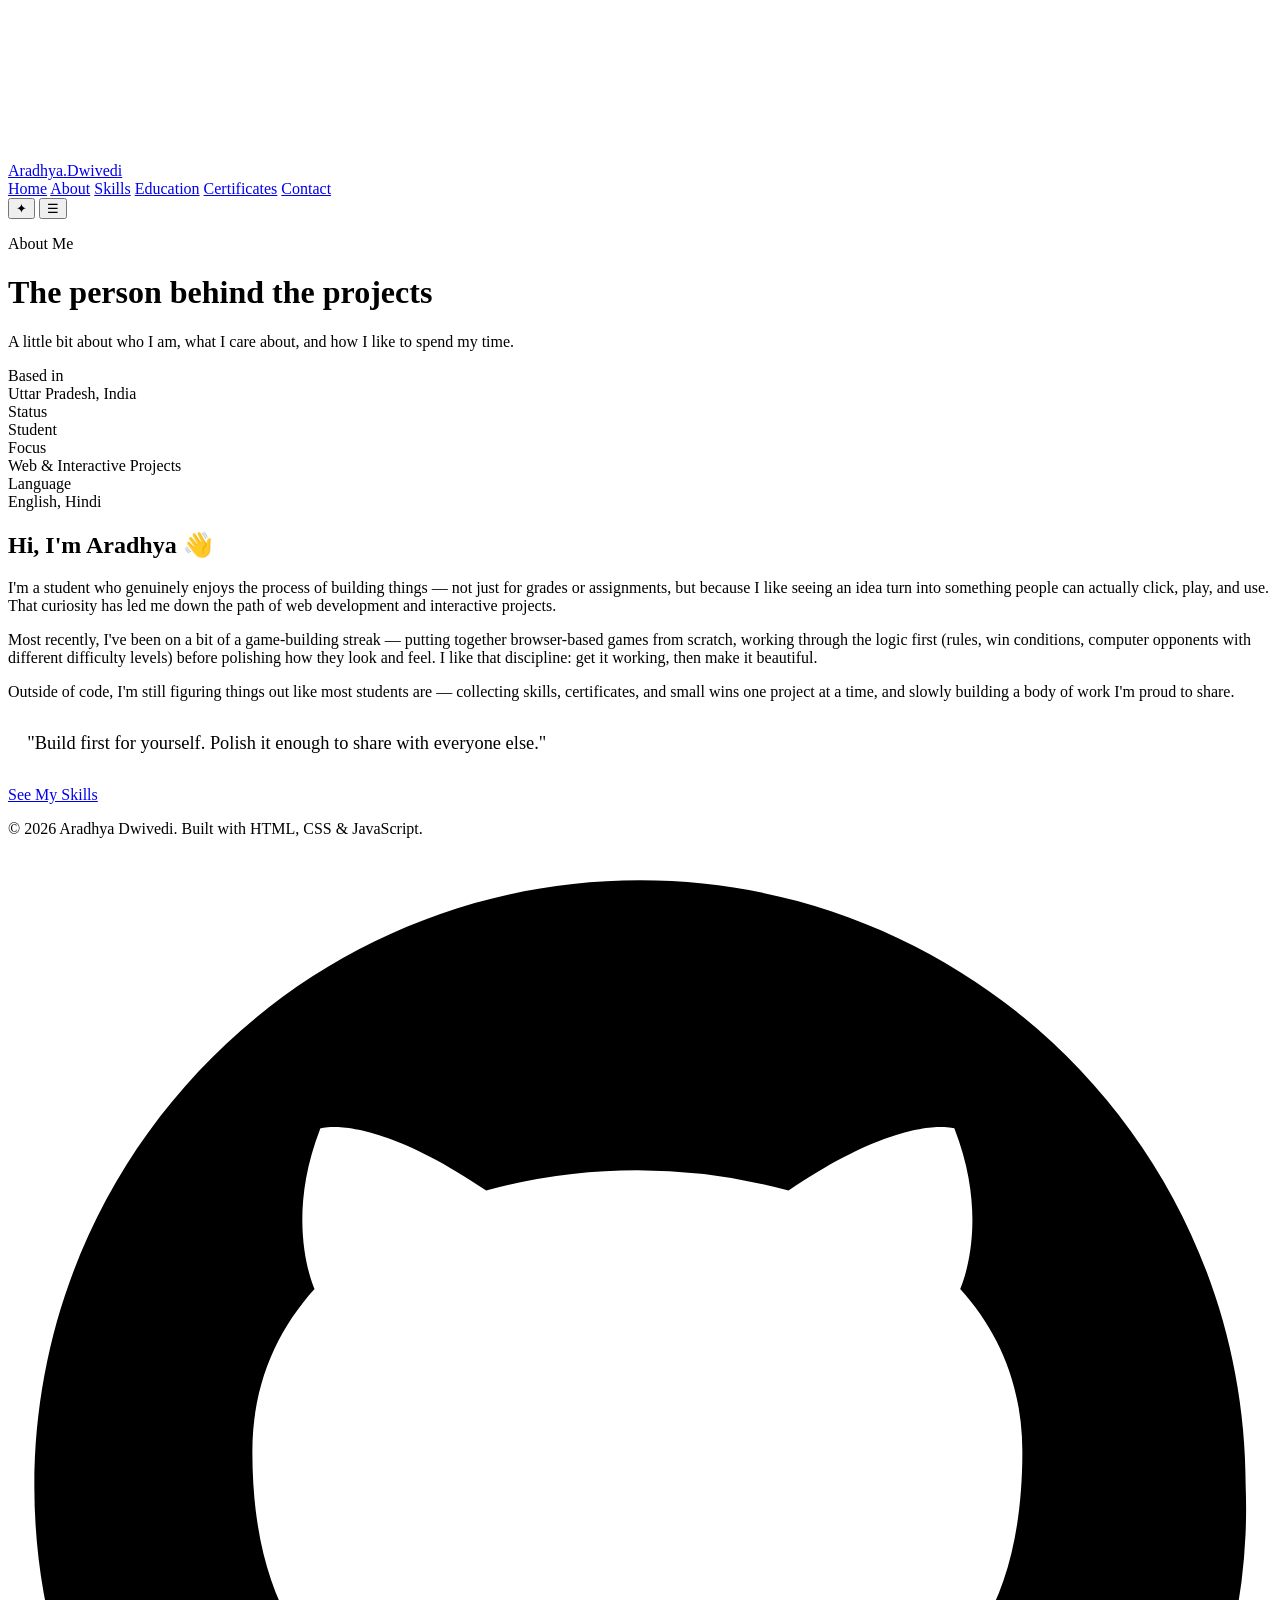
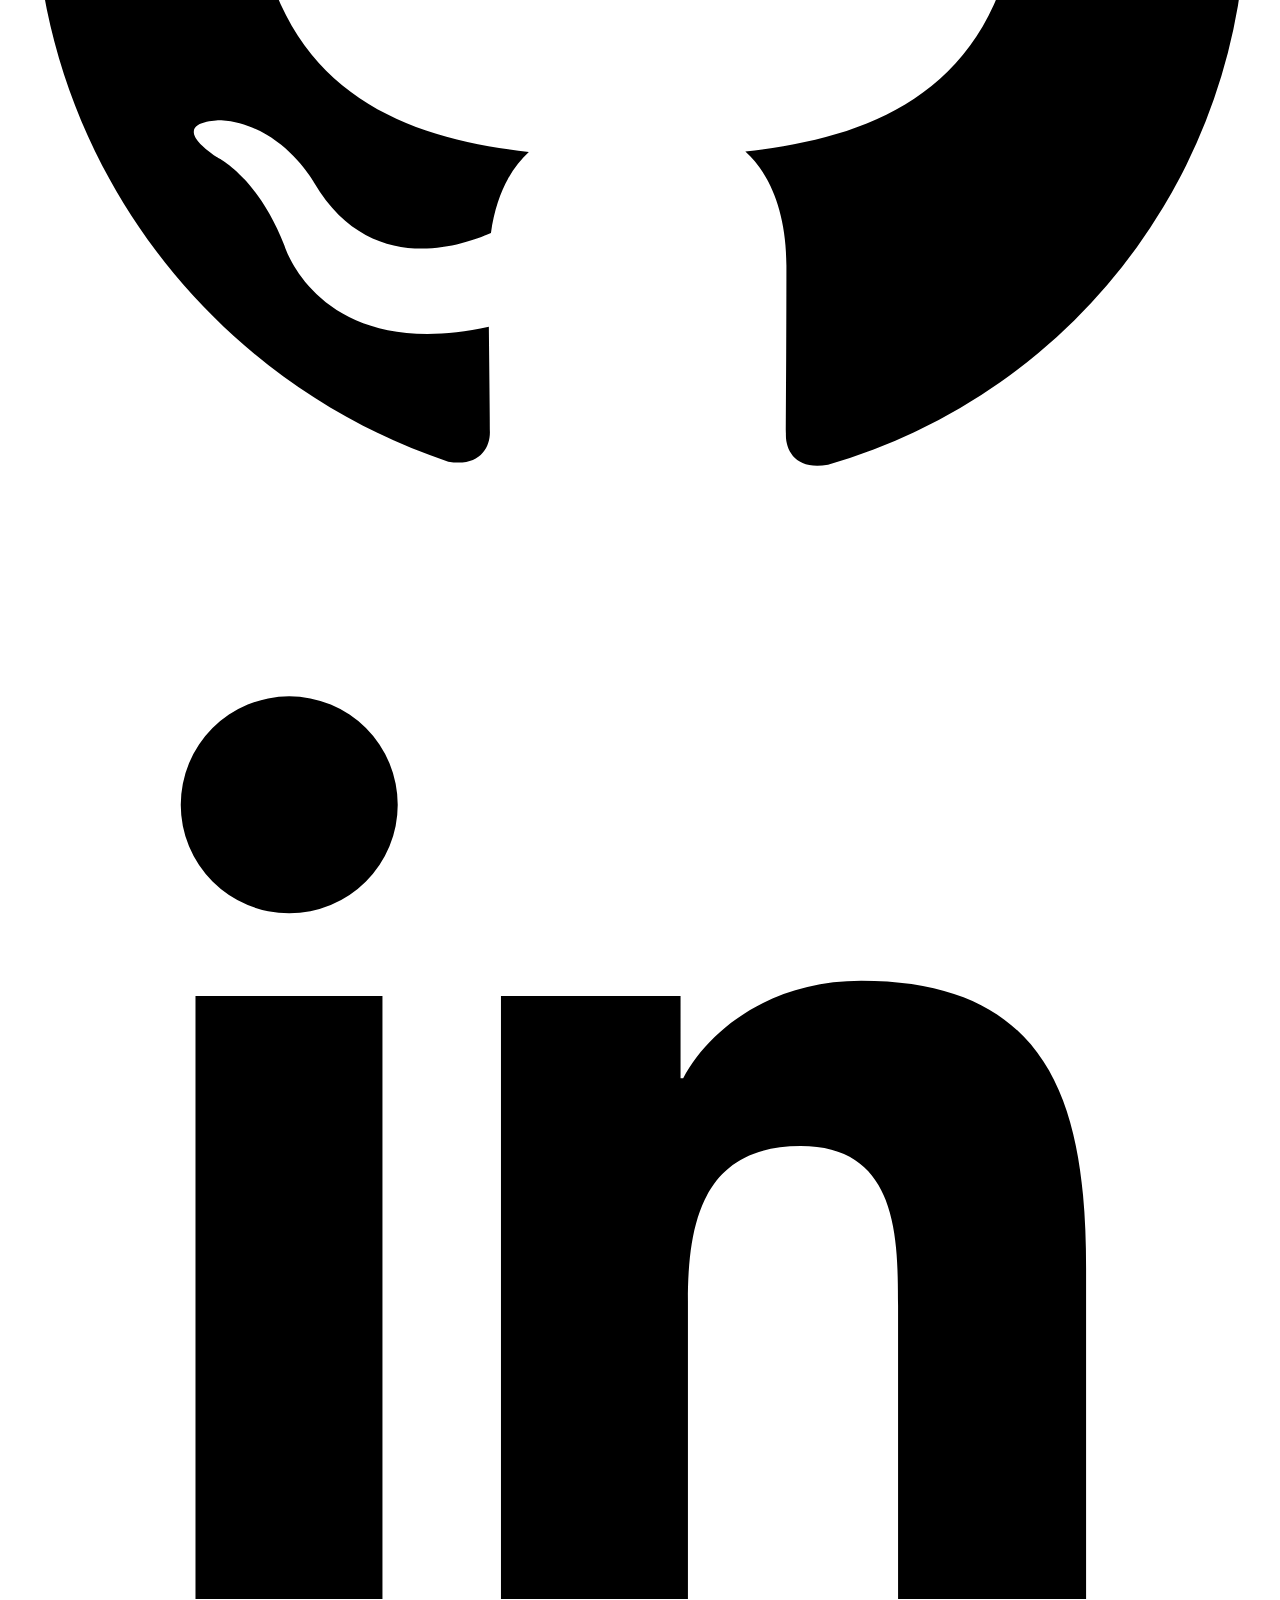
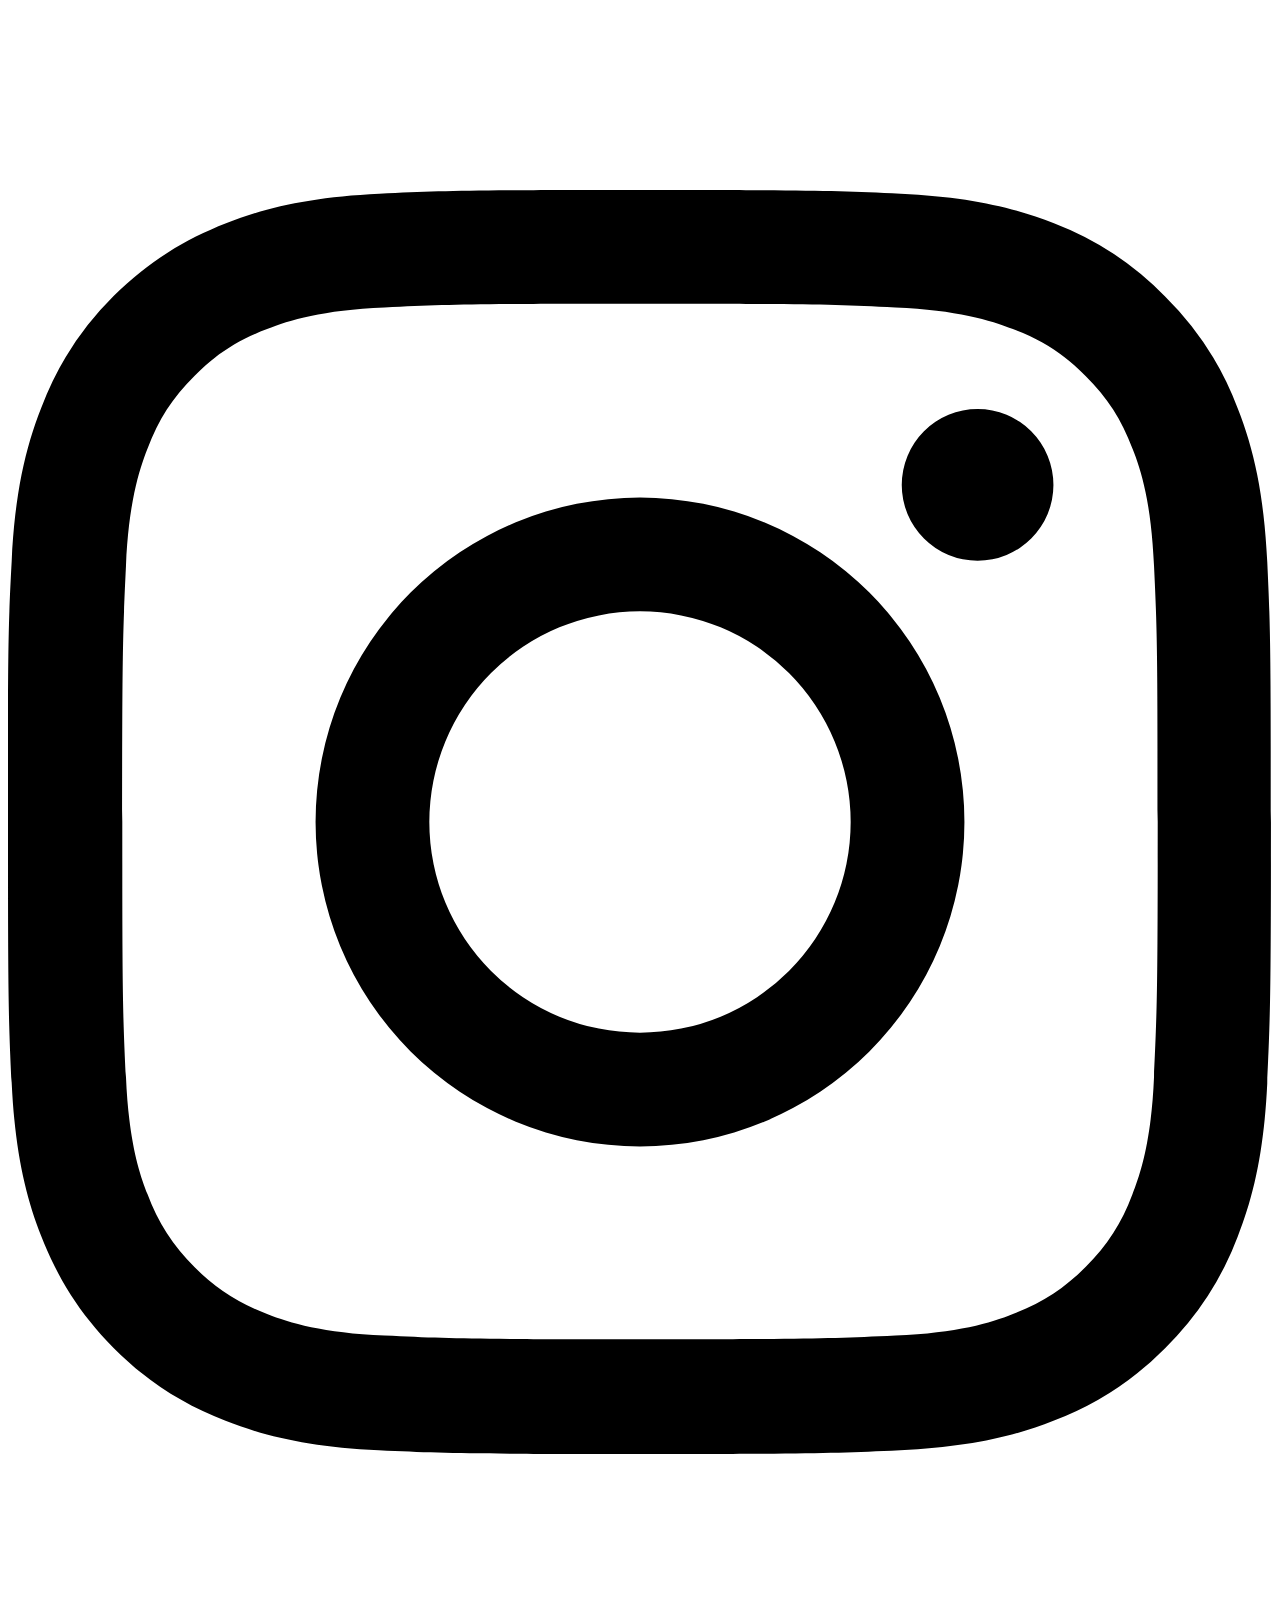
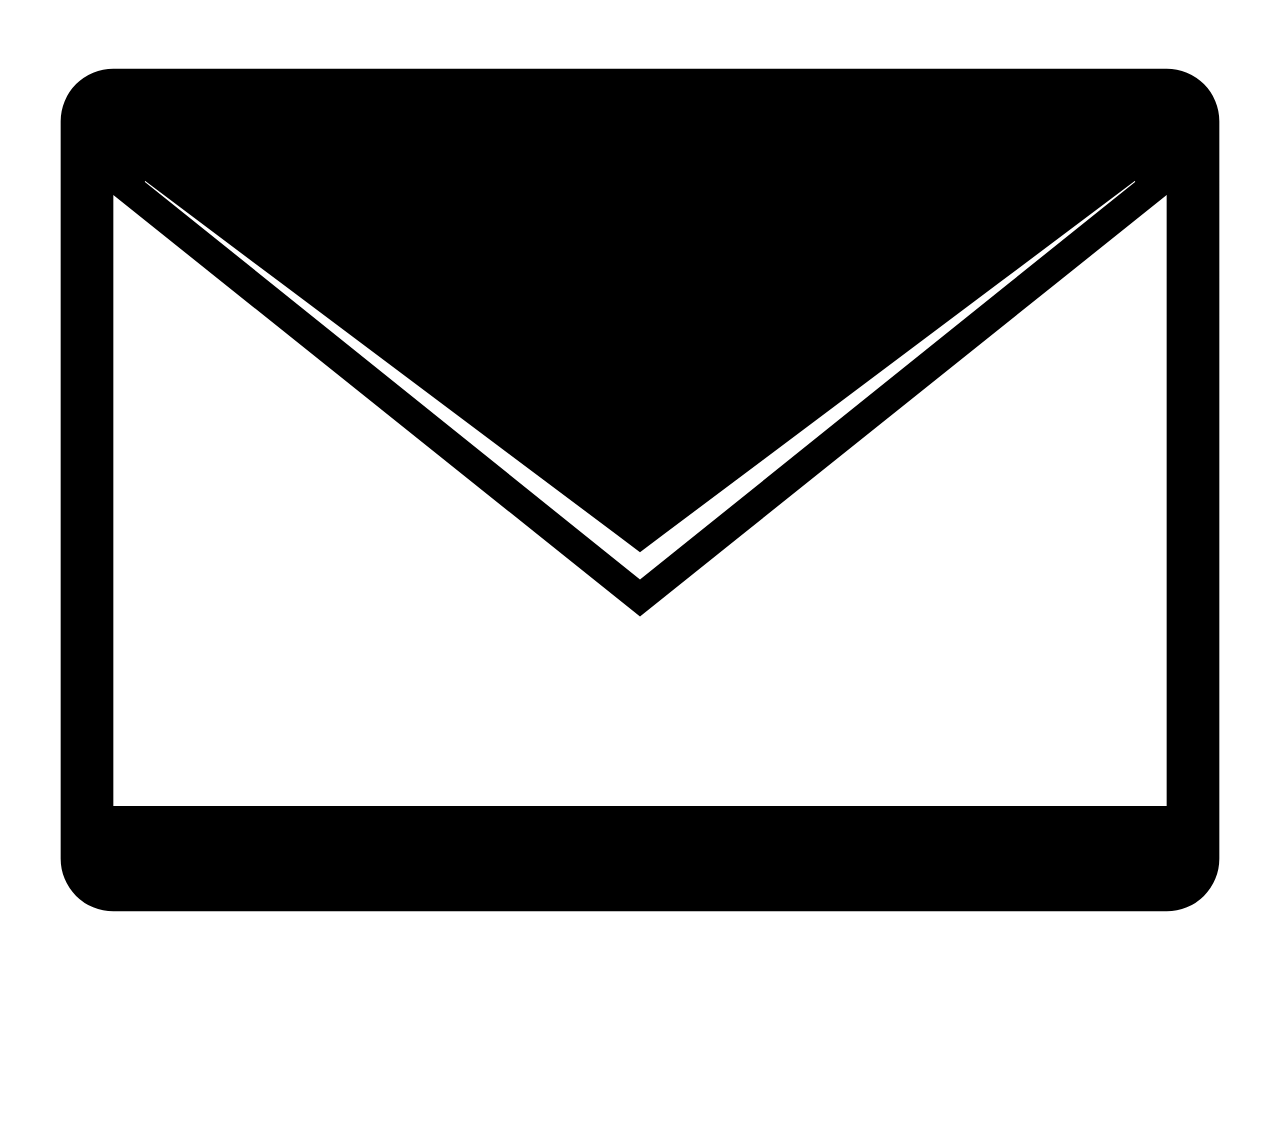
==== about.html @ 6645ed80 "Add files via upload" ====
<!DOCTYPE html>
<html lang="en" data-theme="dark">
<head>
<meta charset="UTF-8">
<meta name="viewport" content="width=device-width, initial-scale=1.0">
<title>About — Aradhya Dwivedi</title>
<link rel="preconnect" href="https://fonts.googleapis.com">
<link href="https://fonts.googleapis.com/css2?family=Space+Grotesk:wght@500;700&family=Manrope:wght@400;500;600;700&family=JetBrains+Mono:wght@400;500&display=swap" rel="stylesheet">
<link rel="stylesheet" href="css/style.css">
</head>
<body>

<div class="cosmic-bg"><canvas id="stars"></canvas></div>

<header class="navbar">
  <div class="container nav-inner">
    <a href="index.html" class="brand">Aradhya<span class="dot">.</span>Dwivedi</a>
    <nav class="nav-links">
      <a href="index.html">Home</a>
      <a href="about.html">About</a>
      <a href="skills.html">Skills</a>
      <a href="education.html">Education</a>
      <a href="certificates.html">Certificates</a>
      <a href="contact.html">Contact</a>
    </nav>
    <div class="nav-right">
      <button class="theme-toggle" role="switch" aria-checked="false" aria-label="Toggle light and dark theme">
        <span class="knob">✦</span>
      </button>
      <button class="nav-toggle" aria-label="Open menu">☰</button>
    </div>
  </div>
</header>

<main>
  <div class="container page-head">
    <p class="eyebrow">About Me</p>
    <h1>The person behind the projects</h1>
    <p>A little bit about who I am, what I care about, and how I like to spend my time.</p>
  </div>

  <section>
    <div class="container about-grid">
      <div>
        <div class="avatar-orb"></div>
        <div class="fact-list">
          <div class="fact"><div class="k">Based in</div><div class="v">Uttar Pradesh, India</div></div>
          <div class="fact"><div class="k">Status</div><div class="v">Student</div></div>
          <div class="fact"><div class="k">Focus</div><div class="v">Web &amp; Interactive Projects</div></div>
          <div class="fact"><div class="k">Language</div><div class="v">English, Hindi</div></div>
        </div>
      </div>
      <div>
        <h2>Hi, I'm Aradhya 👋</h2>
        <p class="text-muted">I'm a student who genuinely enjoys the process of building things — not just for grades or assignments, but because I like seeing an idea turn into something people can actually click, play, and use. That curiosity has led me down the path of web development and interactive projects.</p>
        <p class="text-muted">Most recently, I've been on a bit of a game-building streak — putting together browser-based games from scratch, working through the logic first (rules, win conditions, computer opponents with different difficulty levels) before polishing how they look and feel. I like that discipline: get it working, then make it beautiful.</p>
        <p class="text-muted">Outside of code, I'm still figuring things out like most students are — collecting skills, certificates, and small wins one project at a time, and slowly building a body of work I'm proud to share.</p>
        <blockquote style="border-left:3px solid var(--accent-2); padding-left:1.2rem; margin:2rem 0; font-family:var(--font-display); font-size:1.15rem;">
          "Build first for yourself. Polish it enough to share with everyone else."
        </blockquote>
        <a href="skills.html" class="btn btn-primary">See My Skills</a>
      </div>
    </div>
  </section>
</main>

<footer>
  <div class="container footer-inner">
    <p>© 2026 Aradhya Dwivedi. Built with HTML, CSS &amp; JavaScript.</p>
    <div class="social-row">
      <a class="social-btn" href="https://github.com/dwivediiaradhya" target="_blank" rel="noopener" aria-label="GitHub"><svg viewBox="0 0 24 24"><path d="M12 .5C5.65.5.5 5.65.5 12c0 5.09 3.29 9.4 7.86 10.93.58.1.79-.25.79-.56 0-.28-.01-1.02-.02-2-3.2.7-3.88-1.54-3.88-1.54-.52-1.33-1.28-1.68-1.28-1.68-1.04-.71.08-.7.08-.7 1.15.08 1.76 1.18 1.76 1.18 1.03 1.75 2.7 1.25 3.36.96.1-.75.4-1.25.72-1.54-2.56-.29-5.25-1.28-5.25-5.7 0-1.26.45-2.28 1.18-3.09-.12-.29-.51-1.46.11-3.05 0 0 .96-.31 3.15 1.18a10.9 10.9 0 0 1 5.74 0c2.19-1.49 3.15-1.18 3.15-1.18.62 1.59.23 2.76.11 3.05.73.81 1.18 1.83 1.18 3.09 0 4.43-2.69 5.41-5.26 5.69.41.36.78 1.08.78 2.17 0 1.57-.01 2.83-.01 3.22 0 .31.21.67.8.56A10.99 10.99 0 0 0 23.5 12c0-6.35-5.15-11.5-11.5-11.5Z"/></svg></a>
      <a class="social-btn" href="https://linkedin.com/in/dwivediiaradhya" target="_blank" rel="noopener" aria-label="LinkedIn"><svg viewBox="0 0 24 24"><path d="M20.45 20.45h-3.55v-5.57c0-1.33-.02-3.03-1.85-3.03-1.85 0-2.14 1.44-2.14 2.94v5.66H9.36V9h3.41v1.56h.05c.48-.9 1.64-1.85 3.38-1.85 3.6 0 4.27 2.37 4.27 5.46v6.28ZM5.34 7.43a2.06 2.06 0 1 1 0-4.12 2.06 2.06 0 0 1 0 4.12ZM7.11 20.45H3.56V9h3.55v11.45Z"/></svg></a>
      <a class="social-btn" href="https://instagram.com/dwivediiaradhya" target="_blank" rel="noopener" aria-label="Instagram"><svg viewBox="0 0 24 24"><path d="M12 2.16c3.2 0 3.58.01 4.85.07 1.17.05 1.8.24 2.23.41.56.21.96.47 1.38.89.42.42.68.82.89 1.38.17.42.36 1.05.41 2.23.06 1.27.07 1.64.07 4.85s-.01 3.58-.07 4.85c-.05 1.17-.24 1.8-.41 2.23-.21.56-.47.96-.89 1.38-.42.42-.82.68-1.38.89-.42.17-1.05.36-2.23.41-1.27.06-1.64.07-4.85.07s-3.58-.01-4.85-.07c-1.17-.05-1.8-.24-2.23-.41a3.72 3.72 0 0 1-1.38-.89 3.72 3.72 0 0 1-.89-1.38c-.17-.42-.36-1.05-.41-2.23-.06-1.27-.07-1.64-.07-4.85s.01-3.58.07-4.85c.05-1.17.24-1.8.41-2.23.21-.56.47-.96.89-1.38.42-.42.82-.68 1.38-.89.42-.17 1.05-.36 2.23-.41 1.27-.06 1.64-.07 4.85-.07ZM12 0C8.74 0 8.33.01 7.05.07c-1.28.06-2.15.26-2.91.56-.79.31-1.46.72-2.13 1.38A5.9 5.9 0 0 0 .63 4.14c-.3.76-.5 1.63-.56 2.91C0 8.33 0 8.74 0 12s.01 3.67.07 4.95c.06 1.28.26 2.15.56 2.91.31.79.72 1.46 1.38 2.13.66.66 1.33 1.07 2.12 1.38.76.3 1.63.5 2.91.56 1.28.06 1.69.07 4.95.07s3.67-.01 4.95-.07c1.28-.06 2.15-.26 2.91-.56a5.9 5.9 0 0 0 2.12-1.38 5.9 5.9 0 0 0 1.38-2.12c.3-.76.5-1.63.56-2.91.06-1.28.07-1.69.07-4.95s-.01-3.67-.07-4.95c-.06-1.28-.26-2.15-.56-2.91a5.9 5.9 0 0 0-1.38-2.13A5.9 5.9 0 0 0 19.86.63c-.76-.3-1.63-.5-2.91-.56C15.67.01 15.26 0 12 0Zm0 5.84A6.16 6.16 0 1 0 12 18.16 6.16 6.16 0 0 0 12 5.84Zm0 10.16a4 4 0 1 1 0-8 4 4 0 0 1 0 8Zm7.85-10.4a1.44 1.44 0 1 1-2.88 0 1.44 1.44 0 0 1 2.88 0Z"/></svg></a>
      <a class="social-btn" href="mailto:dwivediiaradhya@gmail.com" aria-label="Gmail"><svg viewBox="0 0 24 24"><path d="M2 4h20a1 1 0 0 1 1 1v14a1 1 0 0 1-1 1H2a1 1 0 0 1-1-1V5a1 1 0 0 1 1-1Zm19.4 2.13-9.4 7.05-9.4-7.05v.02L12 13.7l9.4-7.55v-.02ZM2 6.4v11.6h20V6.4l-10 8-10-8Z"/></svg></a>
    </div>
  </div>
</footer>

<script src="js/main.js"></script>
</body>
</html>
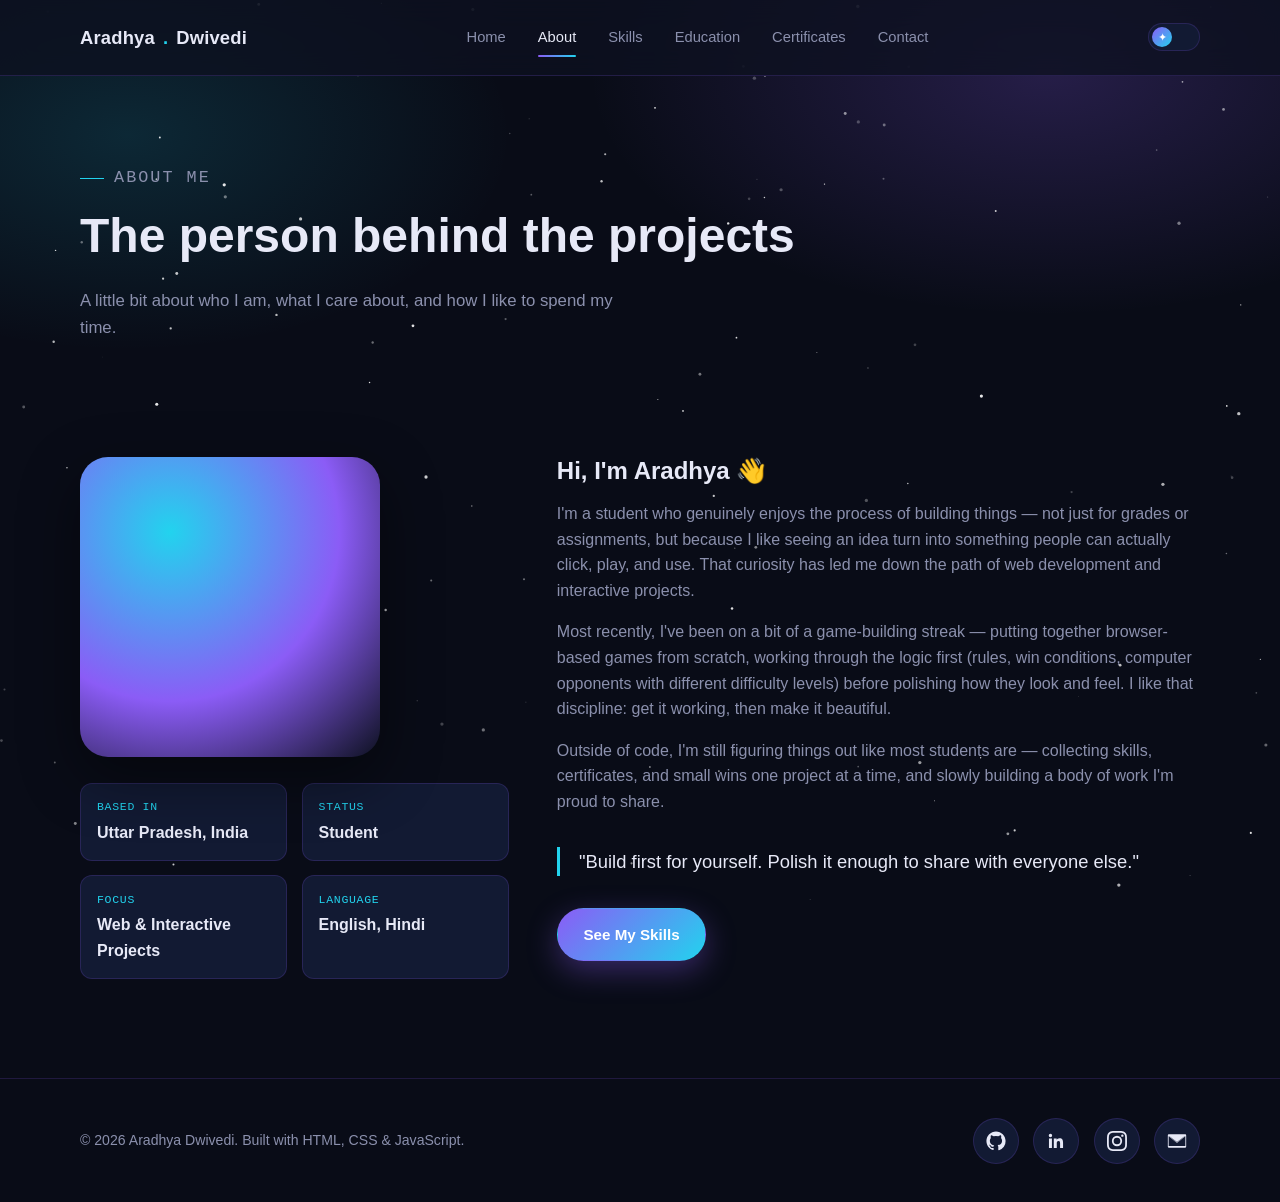
==== commit 9f5592cb: "Update stylesheet and script link paths in about.html" ====
--- a/about.html
+++ b/about.html
@@ -6,7 +6,7 @@
 <title>About — Aradhya Dwivedi</title>
 <link rel="preconnect" href="https://fonts.googleapis.com">
 <link href="https://fonts.googleapis.com/css2?family=Space+Grotesk:wght@500;700&family=Manrope:wght@400;500;600;700&family=JetBrains+Mono:wght@400;500&display=swap" rel="stylesheet">
-<link rel="stylesheet" href="css/style.css">
+<link rel="stylesheet" href="style.css">
 </head>
 <body>
 
@@ -76,6 +76,6 @@
   </div>
 </footer>
 
-<script src="js/main.js"></script>
+<script src="main.js"></script>
 </body>
 </html>
--- a/style.css
+++ b/style.css
@@ -0,0 +1,482 @@
+/* ============================================
+   AR. DWIVEDI — PORTFOLIO
+   Theme: Galaxy / Nebula, dark-first with light switch
+   ============================================ */
+
+:root{
+  --bg: #090c17;
+  --bg-alt: #0d1120;
+  --card: #121a33;
+  --card-border: rgba(139,92,246,0.18);
+  --text: #e7e9f7;
+  --text-muted: #8b90ad;
+  --accent: #8b5cf6;      /* nebula violet */
+  --accent-2: #22d3ee;    /* starlight cyan */
+  --accent-3: #f472b6;    /* comet pink, used sparingly */
+  --star: #ffffff;
+  --shadow: 0 20px 60px rgba(0,0,0,0.45);
+  --radius: 16px;
+  --font-display: 'Space Grotesk', sans-serif;
+  --font-body: 'Manrope', sans-serif;
+  --font-mono: 'JetBrains Mono', monospace;
+  --nav-h: 76px;
+  color-scheme: dark;
+}
+
+[data-theme="light"]{
+  --bg: #f4f5fb;
+  --bg-alt: #ffffff;
+  --card: #ffffff;
+  --card-border: rgba(109,40,217,0.14);
+  --text: #14162a;
+  --text-muted: #5c6079;
+  --accent: #7c3aed;
+  --accent-2: #0891b2;
+  --accent-3: #db2777;
+  --star: #7c3aed;
+  --shadow: 0 20px 50px rgba(76,60,140,0.12);
+  color-scheme: light;
+}
+
+*,*::before,*::after{ box-sizing: border-box; }
+html{ scroll-behavior: smooth; }
+
+body{
+  margin:0;
+  background: var(--bg);
+  color: var(--text);
+  font-family: var(--font-body);
+  line-height: 1.6;
+  transition: background .4s ease, color .4s ease;
+  overflow-x: hidden;
+}
+
+a{ color: inherit; text-decoration: none; }
+img{ max-width:100%; display:block; }
+ul{ list-style:none; margin:0; padding:0; }
+
+::selection{ background: var(--accent); color: #fff; }
+
+h1,h2,h3,h4{
+  font-family: var(--font-display);
+  font-weight: 700;
+  line-height: 1.15;
+  margin: 0 0 .5em;
+}
+
+.eyebrow{
+  font-family: var(--font-mono);
+  font-size: .78rem;
+  letter-spacing: .12em;
+  text-transform: uppercase;
+  color: var(--accent-2);
+  display:flex;
+  align-items:center;
+  gap:.6em;
+}
+.eyebrow::before{
+  content:"";
+  width: 24px; height: 1px;
+  background: var(--accent-2);
+  display:inline-block;
+}
+
+.container{
+  width: min(1120px, 92%);
+  margin: 0 auto;
+}
+
+/* focus visibility */
+a:focus-visible, button:focus-visible, input:focus-visible, textarea:focus-visible{
+  outline: 2px solid var(--accent-2);
+  outline-offset: 3px;
+  border-radius: 4px;
+}
+
+/* ---------- Starfield canvas (signature element) ---------- */
+.cosmic-bg{
+  position: fixed;
+  inset: 0;
+  z-index: -1;
+  background:
+    radial-gradient(60% 45% at 82% 8%, rgba(139,92,246,0.22), transparent 60%),
+    radial-gradient(50% 40% at 10% 15%, rgba(34,211,238,0.14), transparent 60%),
+    var(--bg);
+  transition: background .4s ease;
+}
+#stars{ position:absolute; inset:0; width:100%; height:100%; opacity:.9; }
+[data-theme="light"] #stars{ opacity:.35; }
+
+@media (prefers-reduced-motion: reduce){
+  html{ scroll-behavior:auto; }
+  #stars{ display:none; }
+}
+
+/* ---------- Navbar ---------- */
+.navbar{
+  position: sticky;
+  top:0;
+  z-index: 100;
+  height: var(--nav-h);
+  display:flex;
+  align-items:center;
+  background: color-mix(in srgb, var(--bg-alt) 78%, transparent);
+  backdrop-filter: blur(14px);
+  border-bottom: 1px solid var(--card-border);
+}
+.nav-inner{
+  display:flex;
+  align-items:center;
+  justify-content:space-between;
+  gap: 1.5rem;
+}
+.brand{
+  font-family: var(--font-display);
+  font-weight:700;
+  font-size:1.15rem;
+  display:flex;
+  align-items:center;
+  gap:.5rem;
+  letter-spacing:.01em;
+}
+.brand .dot{ color: var(--accent-2); }
+
+.nav-links{
+  display:flex;
+  align-items:center;
+  gap: 2rem;
+}
+.nav-links a{
+  font-size:.92rem;
+  color: var(--text-muted);
+  position:relative;
+  padding: 6px 0;
+  transition: color .2s ease;
+}
+.nav-links a:hover, .nav-links a.active{ color: var(--text); }
+.nav-links a.active::after{
+  content:"";
+  position:absolute;
+  left:0; right:0; bottom:-2px;
+  height:2px;
+  background: linear-gradient(90deg, var(--accent), var(--accent-2));
+  border-radius: 2px;
+}
+
+.nav-right{ display:flex; align-items:center; gap:1rem; }
+
+/* theme toggle switch */
+.theme-toggle{
+  width: 52px; height: 28px;
+  border-radius: 999px;
+  border: 1px solid var(--card-border);
+  background: var(--card);
+  position: relative;
+  cursor:pointer;
+  padding: 3px;
+  flex-shrink:0;
+}
+.theme-toggle .knob{
+  width: 20px; height: 20px;
+  border-radius: 50%;
+  background: linear-gradient(135deg, var(--accent), var(--accent-2));
+  transform: translateX(0);
+  transition: transform .3s ease;
+  display:flex; align-items:center; justify-content:center;
+  font-size:11px;
+}
+[data-theme="light"] .theme-toggle .knob{ transform: translateX(24px); }
+
+.nav-toggle{
+  display:none;
+  background:none; border:none; color:var(--text);
+  font-size: 1.4rem;
+  cursor:pointer;
+}
+
+@media (max-width: 860px){
+  .nav-links{
+    position:fixed;
+    top: var(--nav-h);
+    left:0; right:0;
+    flex-direction:column;
+    align-items:flex-start;
+    gap: 0;
+    background: var(--bg-alt);
+    border-bottom: 1px solid var(--card-border);
+    padding: .5rem 6%;
+    transform: translateY(-130%);
+    transition: transform .3s ease;
+  }
+  .nav-links.open{ transform: translateY(0); }
+  .nav-links a{ width:100%; padding: 14px 0; border-bottom: 1px solid var(--card-border); }
+  .nav-toggle{ display:block; }
+}
+
+/* ---------- Page header band ---------- */
+.page-head{
+  padding: 4.5rem 0 3rem;
+  text-align:left;
+}
+.page-head h1{ font-size: clamp(2rem, 5vw, 3rem); }
+.page-head p{ color: var(--text-muted); max-width: 60ch; font-size:1.05rem; }
+
+/* ---------- Buttons ---------- */
+.btn{
+  display:inline-flex;
+  align-items:center;
+  gap:.5rem;
+  padding: .85rem 1.6rem;
+  border-radius: 999px;
+  font-family: var(--font-body);
+  font-weight:600;
+  font-size:.95rem;
+  cursor:pointer;
+  border:1px solid transparent;
+  transition: transform .2s ease, box-shadow .2s ease, background .2s ease;
+}
+.btn-primary{
+  background: linear-gradient(135deg, var(--accent), var(--accent-2));
+  color:#fff;
+  box-shadow: 0 10px 30px rgba(139,92,246,.35);
+}
+.btn-primary:hover{ transform: translateY(-2px); }
+.btn-ghost{
+  background: transparent;
+  border-color: var(--card-border);
+  color: var(--text);
+}
+.btn-ghost:hover{ border-color: var(--accent-2); color: var(--accent-2); }
+
+/* ---------- Cards ---------- */
+.card{
+  background: var(--card);
+  border: 1px solid var(--card-border);
+  border-radius: var(--radius);
+  padding: 1.6rem;
+  transition: transform .25s ease, border-color .25s ease, box-shadow .25s ease;
+}
+.card:hover{
+  transform: translateY(-4px);
+  border-color: var(--accent);
+  box-shadow: var(--shadow);
+}
+
+.grid{ display:grid; gap: 1.4rem; }
+.grid-2{ grid-template-columns: repeat(2, 1fr); }
+.grid-3{ grid-template-columns: repeat(3, 1fr); }
+.grid-4{ grid-template-columns: repeat(4, 1fr); }
+@media (max-width: 900px){ .grid-3, .grid-4{ grid-template-columns: repeat(2,1fr); } }
+@media (max-width: 600px){ .grid-2, .grid-3, .grid-4{ grid-template-columns: 1fr; } }
+
+section{ padding: 3.2rem 0; }
+
+/* ---------- Hero (home) ---------- */
+.hero{
+  min-height: calc(100vh - var(--nav-h));
+  display:flex;
+  align-items:center;
+  padding: 3rem 0;
+}
+.hero-grid{
+  display:grid;
+  grid-template-columns: 1.15fr .85fr;
+  gap: 3rem;
+  align-items:center;
+}
+@media (max-width: 860px){ .hero-grid{ grid-template-columns: 1fr; } }
+
+.hero h1{
+  font-size: clamp(2.4rem, 6vw, 4rem);
+  margin-top:.5rem;
+}
+.hero h1 .grad{
+  background: linear-gradient(120deg, var(--accent), var(--accent-2));
+  -webkit-background-clip: text;
+  background-clip: text;
+  color: transparent;
+}
+.hero-sub{ color: var(--text-muted); font-size:1.1rem; max-width: 52ch; margin-bottom: 2rem; }
+.hero-actions{ display:flex; gap:1rem; flex-wrap:wrap; }
+
+.orbit-wrap{
+  position:relative;
+  aspect-ratio: 1/1;
+  max-width: 380px;
+  margin: 0 auto;
+}
+.orbit-ring{
+  position:absolute;
+  border: 1px dashed var(--card-border);
+  border-radius:50%;
+  inset: 0;
+  animation: spin 40s linear infinite;
+}
+.orbit-ring.r2{ inset: 14%; animation-duration: 28s; animation-direction: reverse; }
+.orbit-ring.r3{ inset: 30%; animation-duration: 20s; }
+.orbit-core{
+  position:absolute; inset: 38%;
+  border-radius:50%;
+  background: radial-gradient(circle at 35% 30%, var(--accent-2), var(--accent) 60%, transparent 100%);
+  box-shadow: 0 0 60px 10px rgba(139,92,246,.45);
+}
+.orbit-dot{
+  position:absolute;
+  width:14px; height:14px; border-radius:50%;
+  background: var(--star);
+  top:-7px; left:calc(50% - 7px);
+  box-shadow: 0 0 12px 2px var(--accent-2);
+}
+@keyframes spin{ to{ transform: rotate(360deg); } }
+@media (prefers-reduced-motion: reduce){ .orbit-ring{ animation:none; } }
+
+/* ---------- Social dock ---------- */
+.social-row{ display:flex; gap: .9rem; flex-wrap:wrap; }
+.social-btn{
+  width: 46px; height:46px;
+  border-radius: 50%;
+  display:flex; align-items:center; justify-content:center;
+  background: var(--card);
+  border: 1px solid var(--card-border);
+  transition: transform .2s ease, border-color .2s ease, background .2s ease;
+}
+.social-btn svg{ width:20px; height:20px; fill: var(--text); }
+.social-btn:hover{ transform: translateY(-3px); border-color: var(--accent-2); }
+.social-btn:hover svg{ fill: var(--accent-2); }
+
+/* ---------- Section title ---------- */
+.section-title{ margin-bottom: 2.2rem; }
+.section-title h2{ font-size: clamp(1.6rem, 3vw, 2.2rem); }
+.section-title p{ color: var(--text-muted); max-width: 60ch; }
+
+/* ---------- Skills page ---------- */
+.skill-card .skill-top{ display:flex; justify-content:space-between; align-items:baseline; margin-bottom:.6rem; }
+.skill-card .skill-top span:last-child{ font-family: var(--font-mono); color: var(--accent-2); font-size:.85rem; }
+.bar{
+  height: 8px;
+  border-radius: 999px;
+  background: var(--bg-alt);
+  overflow:hidden;
+  border: 1px solid var(--card-border);
+}
+.bar-fill{
+  height:100%;
+  border-radius: 999px;
+  background: linear-gradient(90deg, var(--accent), var(--accent-2));
+  width: 0%;
+  transition: width 1.2s cubic-bezier(.2,.8,.2,1);
+}
+.tag-row{ display:flex; flex-wrap:wrap; gap:.6rem; margin-top:1rem; }
+.tag{
+  font-family: var(--font-mono);
+  font-size:.78rem;
+  padding: .4rem .8rem;
+  border-radius: 999px;
+  border: 1px solid var(--card-border);
+  color: var(--text-muted);
+}
+
+/* ---------- Timeline (education) ---------- */
+.timeline{ position:relative; margin-left: 12px; }
+.timeline::before{
+  content:"";
+  position:absolute;
+  left:0; top:6px; bottom:6px;
+  width:2px;
+  background: linear-gradient(var(--accent), var(--accent-2));
+}
+.timeline-item{ position:relative; padding: 0 0 2.4rem 2.4rem; }
+.timeline-item:last-child{ padding-bottom:0; }
+.timeline-item::before{
+  content:"";
+  position:absolute;
+  left:-5px; top:4px;
+  width:12px; height:12px;
+  border-radius:50%;
+  background: var(--bg);
+  border: 2px solid var(--accent-2);
+}
+.timeline-item .year{
+  font-family: var(--font-mono);
+  color: var(--accent-2);
+  font-size:.82rem;
+  letter-spacing:.05em;
+}
+.timeline-item h3{ margin: .3rem 0 .3rem; font-size:1.2rem; }
+.timeline-item p{ color: var(--text-muted); margin:0; }
+
+/* ---------- Certificates ---------- */
+.cert-card{ display:flex; flex-direction:column; gap: .8rem; }
+.cert-badge{
+  width:52px; height:52px;
+  border-radius: 14px;
+  display:flex; align-items:center; justify-content:center;
+  background: linear-gradient(135deg, rgba(139,92,246,.18), rgba(34,211,238,.18));
+  color: var(--accent-2);
+  font-size: 1.4rem;
+}
+.cert-card h3{ font-size: 1.05rem; margin-bottom:.15rem; }
+.cert-meta{ font-family: var(--font-mono); font-size:.78rem; color: var(--text-muted); }
+
+.filter-row{ display:flex; gap:.6rem; flex-wrap:wrap; margin-bottom: 2rem; }
+.filter-btn{
+  font-family: var(--font-mono);
+  font-size:.8rem;
+  padding: .5rem 1rem;
+  border-radius: 999px;
+  border: 1px solid var(--card-border);
+  background: transparent;
+  color: var(--text-muted);
+  cursor:pointer;
+}
+.filter-btn.active, .filter-btn:hover{ color: var(--text); border-color: var(--accent-2); }
+
+/* ---------- Contact ---------- */
+.contact-grid{ display:grid; grid-template-columns: 1fr 1fr; gap: 2.5rem; }
+@media (max-width: 860px){ .contact-grid{ grid-template-columns: 1fr; } }
+.field{ margin-bottom: 1.2rem; }
+.field label{ display:block; font-size:.85rem; color: var(--text-muted); margin-bottom:.4rem; font-family: var(--font-mono); }
+.field input, .field textarea{
+  width:100%;
+  padding: .85rem 1rem;
+  border-radius: 10px;
+  border: 1px solid var(--card-border);
+  background: var(--bg-alt);
+  color: var(--text);
+  font-family: var(--font-body);
+  font-size:.95rem;
+  resize: vertical;
+}
+.contact-info .card{ margin-bottom: 1.2rem; }
+.contact-info .row{ display:flex; align-items:center; gap:.9rem; }
+.contact-info .row + .row{ margin-top:1rem; }
+
+/* ---------- About ---------- */
+.about-grid{ display:grid; grid-template-columns: .8fr 1.2fr; gap: 3rem; align-items:start; }
+@media (max-width: 860px){ .about-grid{ grid-template-columns: 1fr; } }
+.avatar-orb{
+  width: 100%;
+  aspect-ratio: 1/1;
+  max-width: 300px;
+  border-radius: 28px;
+  background: radial-gradient(circle at 30% 25%, var(--accent-2), var(--accent) 55%, #0d1120 100%);
+  position:relative;
+  box-shadow: var(--shadow);
+}
+.fact-list{ display:grid; grid-template-columns: 1fr 1fr; gap: .9rem; margin-top: 1.6rem; }
+.fact{ background: var(--card); border:1px solid var(--card-border); border-radius: 12px; padding: .9rem 1rem; }
+.fact .k{ font-family: var(--font-mono); font-size:.72rem; color: var(--accent-2); text-transform:uppercase; letter-spacing:.06em; }
+.fact .v{ font-weight:600; margin-top:.2rem; }
+
+/* ---------- Footer ---------- */
+footer{
+  border-top: 1px solid var(--card-border);
+  padding: 2.4rem 0;
+  margin-top: 3rem;
+}
+.footer-inner{ display:flex; justify-content:space-between; align-items:center; flex-wrap:wrap; gap:1.2rem; }
+.footer-inner p{ color: var(--text-muted); font-size:.88rem; margin:0; }
+
+/* utility */
+.mt-2{ margin-top:2rem; } .mb-0{ margin-bottom:0; }
+.text-muted{ color: var(--text-muted); }
